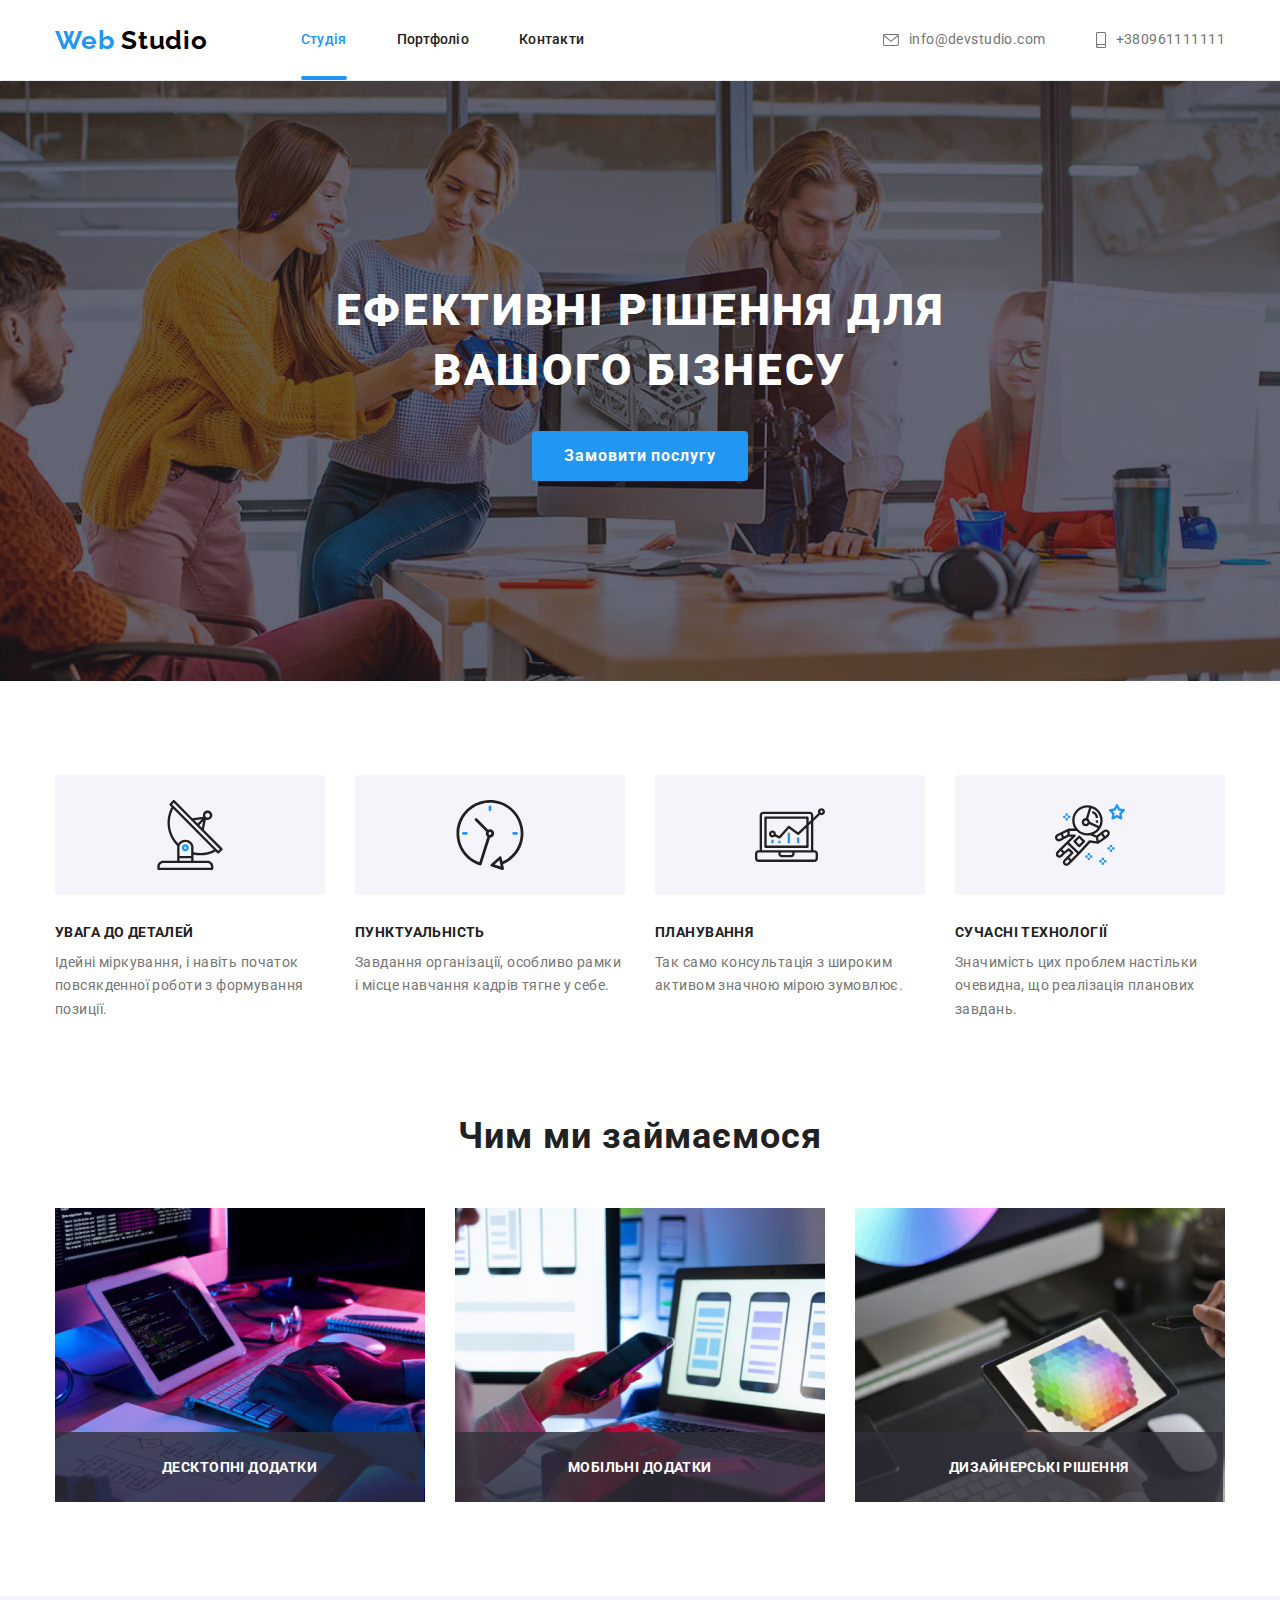
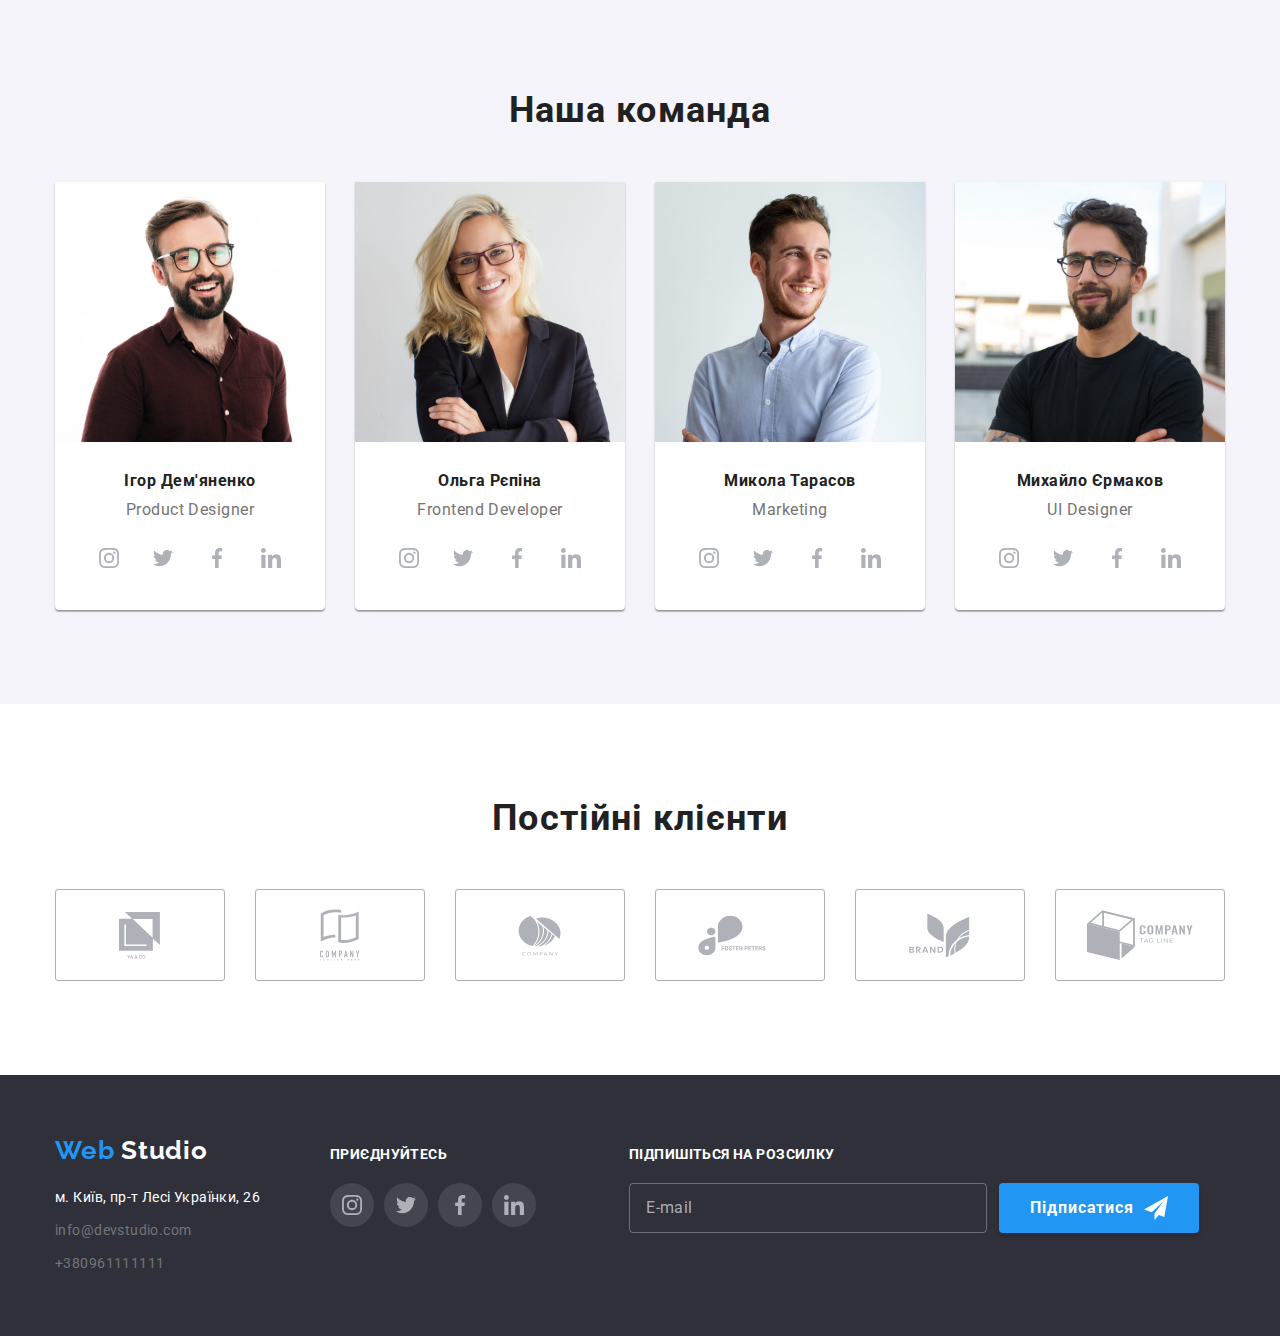
==== index.html @ 927a9f21 "finish modal window" ====
<!DOCTYPE html>
<html lang="uk">
	<head>
		<meta charset="UTF-8" />
		<meta http-equiv="X-UA-Compatible" content="IE=edge" />
		<meta name="viewport" content="width=device-width, initial-scale=1.0" />
		<title>Студія</title>

		<link rel="preconnect" href="https://fonts.googleapis.com" />
		<link rel="preconnect" href="https://fonts.gstatic.com" crossorigin />
		<link
			href="https://fonts.googleapis.com/css2?family=Raleway:wght@700&family=Roboto:wght@400;500;700;900&display=swap"
			rel="stylesheet"
		/>

		<link
			rel="stylesheet"
			href="https://cdnjs.cloudflare.com/ajax/libs/modern-normalize/1.1.0/modern-normalize.min.css"
		/>
		<link rel="stylesheet" href="./css/styles.css" />
	</head>

	<body>
		<header class="page-header">
			<div class="container head">
				<nav class="navigation">
					<a class="navigation-logo" href="./index.html">
						<span class="web-blue">Web</span>
						Studio
					</a>
					<ul class="site-nav">
						<li class="site-nav-item current"><a href="./index.html" class="current">Студія</a></li>
						<li class="site-nav-item"><a href="./portfolio.html">Портфоліо</a></li>
						<li class="site-nav-item"><a href="">Контакти</a></li>
					</ul>
				</nav>

				<ul class="all-contacts all-contacts-head">
					<li class="nav-contacts">
						<a class="contacts head-link" href="mailto:info@devstudio.com">
							<svg class="header-icon" width="16" height="12">
								<use href="./images/icons.svg#envelope"></use>
							</svg>
							info@devstudio.com
						</a>
					</li>
					<li class="nav-contacts">
						<a class="contacts head-link" href="tel:+380961111111">
							<svg class="header-icon" width="10" height="16">
								<use href="./images/icons.svg#smartphone"></use>
							</svg>
							+380961111111
						</a>
					</li>
				</ul>
			</div>
		</header>

		<main>
			<section class="hero overlay">
				<div class="container">
					<h1 class="hero-header">
						Ефективні рішення для
						<br />
						вашого бізнесу
					</h1>
					<button class="hero-button" type="button" data-modal-open>Замовити послугу</button>
				</div>
			</section>

			<section class="section white-bgd">
				<div class="container">
					<h2 class="visually-hidden">Якості студії</h2>
					<ul class="quality-flex">
						<li class="list-item-quality icon-antenna">
							<h3 class="text-header">Увага до деталей</h3>
							<p class="text">Ідейні міркування, і навіть початок повсякденної роботи з формування позиції.</p>
						</li>

						<li class="list-item-quality icon-clock">
							<h3 class="text-header">Пунктуальність</h3>
							<p class="text">Завдання організації, особливо рамки і місце навчання кадрів тягне у себе.</p>
						</li>

						<li class="list-item-quality icon-diagram">
							<h3 class="text-header">Планування</h3>
							<p class="text">Так само консультація з широким активом значною мірою зумовлює.</p>
						</li>

						<li class="list-item-quality icon-astronaut">
							<h3 class="text-header">Сучасні технології</h3>
							<p class="text">Значимість цих проблем настільки очевидна, що реалізація планових завдань.</p>
						</li>
					</ul>
				</div>
			</section>

			<section class="section section-routings white-bgd">
				<div class="container">
					<h2 class="our-routings">Чим ми займаємося</h2>
					<ul class="our-routings-flex">
						<li class="thumb-routings">
							<img src="./images/img-1.jpg" alt="набір коду, монітор, планшет, окуляри, миша" width="370" />
							<div class="descr">
								<p class="descr-text">Десктопні додатки</p>
							</div>
						</li>
						<li class="thumb-routings">
							<img src="./images/img-2.jpg" alt="ноутбук, смартфон" width="370" />
							<div class="descr">
								<p class="descr-text">Мобільні додатки</p>
							</div>
						</li>
						<li class="thumb-routings">
							<img src="./images/img-3.jpg" alt="палітра кольорів на смартфоні, стілус" width="370" />
							<div class="descr">
								<p class="descr-text">Дизайнерські рішення</p>
							</div>
						</li>
					</ul>
				</div>
			</section>

			<section class="section team">
				<div class="container">
					<h2 class="our-team">Наша команда</h2>
					<ul class="team-flex">
						<li class="team-cards">
							<img src="./images/img-4.jpg" alt="Ігор Дем'яненко" width="270" />
							<h3 class="team-names">Ігор Дем'яненко</h3>
							<p class="text team-text">Product Designer</p>
							<ul class="list-links">
								<li>
									<a
										class="social-links"
										href="http://www.instagram.com"
										target="_blank"
										rel="noopener noreferrer"
										aria-label="instagram"
									>
										<svg class="links-icon" width="20" height="20">
											<use href="./images/icons.svg#instagram"></use>
										</svg>
									</a>
								</li>
								<li>
									<a
										class="social-links"
										href="http://twitter.com"
										target="_blank"
										rel="noopener noreferrer"
										aria-label="twitter"
									>
										<svg class="links-icon" width="20" height="20">
											<use href="./images/icons.svg#twitter"></use>
										</svg>
									</a>
								</li>
								<li>
									<a
										class="social-links"
										href="http://www.facebook.com"
										target="_blank"
										rel="noopener noreferrer"
										aria-label="facebook"
									>
										<svg class="links-icon" width="20" height="20">
											<use href="./images/icons.svg#facebook"></use>
										</svg>
									</a>
								</li>
								<li>
									<a
										class="social-links"
										href="http://www.linkedin.com"
										target="_blank"
										rel="noopener noreferrer"
										aria-label="linkedin"
									>
										<svg class="links-icon" width="20" height="20">
											<use href="./images/icons.svg#linkedin"></use>
										</svg>
									</a>
								</li>
							</ul>
						</li>
						<li class="team-cards">
							<img src="./images/img-5.jpg" alt="Ольга Рєпіна" width="270" />
							<h3 class="team-names">Ольга Рєпіна</h3>
							<p class="text team-text">Frontend Developer</p>
							<ul class="list-links">
								<li>
									<a
										class="social-links"
										href="http://www.instagram.com"
										target="_blank"
										rel="noopener noreferrer"
										aria-label="instagram"
									>
										<svg class="links-icon" width="20" height="20">
											<use href="./images/icons.svg#instagram"></use>
										</svg>
									</a>
								</li>
								<li>
									<a
										class="social-links"
										href="http://twitter.com"
										target="_blank"
										rel="noopener noreferrer"
										aria-label="twitter"
									>
										<svg class="links-icon" width="20" height="20">
											<use href="./images/icons.svg#twitter"></use>
										</svg>
									</a>
								</li>
								<li>
									<a
										class="social-links"
										href="http://www.facebook.com"
										target="_blank"
										rel="noopener noreferrer"
										aria-label="facebook"
									>
										<svg class="links-icon" width="20" height="20">
											<use href="./images/icons.svg#facebook"></use>
										</svg>
									</a>
								</li>
								<li>
									<a
										class="social-links"
										href="http://www.linkedin.com"
										target="_blank"
										rel="noopener noreferrer"
										aria-label="linkedin"
									>
										<svg class="links-icon" width="20" height="20">
											<use href="./images/icons.svg#linkedin"></use>
										</svg>
									</a>
								</li>
							</ul>
						</li>
						<li class="team-cards">
							<img src="./images/img-6.jpg" alt="Микола Тарасов" width="270" />
							<h3 class="team-names">Микола Тарасов</h3>
							<p class="text team-text">Marketing</p>
							<ul class="list-links">
								<li>
									<a
										class="social-links"
										href="http://www.instagram.com"
										target="_blank"
										rel="noopener noreferrer"
										aria-label="instagram"
									>
										<svg class="links-icon" width="20" height="20">
											<use href="./images/icons.svg#instagram"></use>
										</svg>
									</a>
								</li>
								<li>
									<a
										class="social-links"
										href="http://twitter.com"
										target="_blank"
										rel="noopener noreferrer"
										aria-label="twitter"
									>
										<svg class="links-icon" width="20" height="20">
											<use href="./images/icons.svg#twitter"></use>
										</svg>
									</a>
								</li>
								<li>
									<a
										class="social-links"
										href="http://www.facebook.com"
										target="_blank"
										rel="noopener noreferrer"
										aria-label="facebook"
									>
										<svg class="links-icon" width="20" height="20">
											<use href="./images/icons.svg#facebook"></use>
										</svg>
									</a>
								</li>
								<li>
									<a
										class="social-links"
										href="http://www.linkedin.com"
										target="_blank"
										rel="noopener noreferrer"
										aria-label="linkedin"
									>
										<svg class="links-icon" width="20" height="20">
											<use href="./images/icons.svg#linkedin"></use>
										</svg>
									</a>
								</li>
							</ul>
						</li>

						<li class="team-cards">
							<img src="./images/img-7.jpg" alt="Михайло Єрмаков" width="270" />
							<h3 class="team-names">Михайло Єрмаков</h3>
							<p class="text team-text">UI Designer</p>
							<ul class="list-links">
								<li>
									<a
										class="social-links"
										href="http://www.instagram.com"
										target="_blank"
										rel="noopener noreferrer"
										aria-label="instagram"
									>
										<svg class="links-icon" width="20" height="20">
											<use href="./images/icons.svg#instagram"></use>
										</svg>
									</a>
								</li>
								<li>
									<a
										class="social-links"
										href="http://twitter.com"
										target="_blank"
										rel="noopener noreferrer"
										aria-label="twitter"
									>
										<svg class="links-icon" width="20" height="20">
											<use href="./images/icons.svg#twitter"></use>
										</svg>
									</a>
								</li>
								<li>
									<a
										class="social-links"
										href="http://www.facebook.com"
										target="_blank"
										rel="noopener noreferrer"
										aria-label="facebook"
									>
										<svg class="links-icon" width="20" height="20">
											<use href="./images/icons.svg#facebook"></use>
										</svg>
									</a>
								</li>
								<li>
									<a
										class="social-links"
										href="http://www.linkedin.com"
										target="_blank"
										rel="noopener noreferrer"
										aria-label="linkedin"
									>
										<svg class="links-icon" width="20" height="20">
											<use href="./images/icons.svg#linkedin"></use>
										</svg>
									</a>
								</li>
							</ul>
						</li>
					</ul>
				</div>
			</section>
			<section class="section white-bgd">
				<div class="container">
					<h2 class="clients-title">Постійні клієнти</h2>
					<ul class="clients-list">
						<li class="clients-rectangle">
							<a class="clients-link" href="#" target="_blank" rel="noopener noreferrer" aria-label="client-1">
								<svg class="links-icon" width="41" height="47">
									<use href="./images/icons.svg#client-1"></use>
								</svg>
							</a>
						</li>
						<li class="clients-rectangle">
							<a class="clients-link" href="#" target="_blank" rel="noopener noreferrer" aria-label="client-2">
								<svg class="links-icon" width="40" height="52">
									<use href="./images/icons.svg#client-2"></use>
								</svg>
							</a>
						</li>
						<li class="clients-rectangle">
							<a class="clients-link" href="#" target="_blank" rel="noopener noreferrer" aria-label="client-3">
								<svg class="links-icon" width="43" height="41">
									<use href="./images/icons.svg#client-3"></use>
								</svg>
							</a>
						</li>
						<li class="clients-rectangle">
							<a class="clients-link" href="#" target="_blank" rel="noopener noreferrer" aria-label="client-4">
								<svg class="links-icon" width="84" height="41">
									<use href="./images/icons.svg#client-4"></use>
								</svg>
							</a>
						</li>
						<li class="clients-rectangle">
							<a class="clients-link" href="#" target="_blank" rel="noopener noreferrer" aria-label="client-5">
								<svg class="links-icon" width="63" height="45">
									<use href="./images/icons.svg#client-5"></use>
								</svg>
							</a>
						</li>
						<li class="clients-rectangle">
							<a class="clients-link" href="#" target="_blank" rel="noopener noreferrer" aria-label="client-6">
								<svg class="links-icon" width="106" height="60">
									<use href="./images/icons.svg#client-6"></use>
								</svg>
							</a>
						</li>
					</ul>
				</div>
			</section>
		</main>

		<footer class="foot">
			<div class="container footer">
				<div class="foot-contacts">
					<a class="nav-logo-foot" href="./index.html">
						<span class="web-blue">Web</span>
						Studio
					</a>
					<address>
						<ul>
							<li class="all-contacts foot-adress">
								<a
									class="location"
									href="https://goo.gl/maps/pogwJzBEXSQdTHia8"
									target="_blank"
									rel="noopener nofollow noreferrer"
								>
									м. Київ, пр-т Лесі Українки, 26
								</a>
							</li>
							<li class="all-contacts foot-adress">
								<a class="contacts" href="mailto:info@devstudio.com">info@devstudio.com</a>
							</li>
							<li class="all-contacts"><a class="contacts" href="tel:+380961111111">+380961111111</a></li>
						</ul>
					</address>
				</div>
				<div class="join-container">
					<p class="join-header">Приєднуйтесь</p>
					<ul class="list-links list-links-foot">
						<li>
							<a
								class="social-links social-links-foot"
								href="http://www.instagram.com"
								target="_blank"
								rel="noopener noreferrer"
								aria-label="instagram"
							>
								<svg class="links-icon" width="20" height="20">
									<use href="./images/icons.svg#instagram"></use>
								</svg>
							</a>
						</li>
						<li>
							<a
								class="social-links social-links-foot"
								href="http://twitter.com"
								target="_blank"
								rel="noopener noreferrer"
								aria-label="twitter"
							>
								<svg class="links-icon" width="20" height="20">
									<use href="./images/icons.svg#twitter"></use>
								</svg>
							</a>
						</li>
						<li>
							<a
								class="social-links social-links-foot"
								href="http://www.facebook.com"
								target="_blank"
								rel="noopener noreferrer"
								aria-label="facebook"
							>
								<svg class="links-icon" width="20" height="20">
									<use href="./images/icons.svg#facebook"></use>
								</svg>
							</a>
						</li>
						<li>
							<a
								class="social-links social-links-foot"
								href="http://www.linkedin.com"
								target="_blank"
								rel="noopener noreferrer"
								aria-label="linkedin"
							>
								<svg class="links-icon" width="20" height="20">
									<use href="./images/icons.svg#linkedin"></use>
								</svg>
							</a>
						</li>
					</ul>
				</div>

				<div class="subscribe">
					<form class="subscribe-form" name="subscribe-form">
						<strong class="subscribe-form-title">Підпишіться на розсилку</strong>

						<div class="sub-flex">
							<label class="subscribe-form-label">
								<input class="subscribe-form-input" type="email" name="subscribe-form-input" placeholder="E-mail" />
							</label>
							<button class="subscribe-telegram-foot" type="submit">
								Підписатися
								<svg class="sub-icon" width="24" height="24">
									<use href="./images/icons.svg#icon-send"></use>
								</svg>
							</button>
						</div>
					</form>
				</div>
			</div>
		</footer>

		<!-- modal -->
		<div class="backdrop is-hidden" data-modal>
			<div class="modal">
				<button class="modal-btn" type="button" data-modal-close>
					<svg class="modal-btn-icon" width="18" height="18">
						<use href="./images/icons.svg#close"></use>
					</svg>
				</button>
				<form class="register-form" name="register-form">
					<strong class="register-form-title">Залиште свої дані, ми вам передзвонимо</strong>

					<div class="register-form-group" role="group">
						<label class="register-form-field">
							<span class="register-form-label">Ім'я</span>
							<input
								class="register-form-input"
								type="text"
								name="register-form-input"
								required
								minlength="3"
								maxlength="12"
							/>
							<svg class="register-form-icon" width="18" height="18">
								<use href="./images/icons.svg#person"></use>
							</svg>
						</label>

						<label class="register-form-field">
							<span class="register-form-label">Телефон</span>
							<input
								class="register-form-input"
								type="text"
								name="register-form-input"
								required
								maxlength="12"
								minlength="12"
								placeholder="&nbsp"
							/>
							<svg class="register-form-icon" width="18" height="18">
								<use href="./images/icons.svg#phone-black"></use>
							</svg>
						</label>

						<label class="register-form-field">
							<span class="register-form-label">Пошта</span>
							<input class="register-form-input" type="email" name="register-form-input" required />
							<svg class="register-form-icon" width="18" height="18">
								<use href="./images/icons.svg#email-black"></use>
							</svg>
						</label>

						<label class="register-form-field">
							<span class="register-form-label">Коментар</span>
							<textarea class="register-form-message" name="" rows="5" placeholder="Введіть текст"></textarea>
						</label>
					</div>

					<label class="register-form-agreement">
						<input
							class="register-form-checkbox visually-hidden"
							type="checkbox"
							name="register-form-checkbox"
							id=""
							required
						/>
						<svg class="register-form-icons" width="20" height="20">
							<use class="icon-check" href="./images/icons.svg#check"></use>
							<use class="icon-uncheck" href="./images/icons.svg#uncheck"></use>
						</svg>

						<span class="register-form-desc">
							Погоджуюся з розсилкою та приймаю
							<a class="register-form-link" href="#" target="_blank">Умови договору</a>
						</span>
					</label>

					<button class="register-form-btn" type="submit">Відправити</button>
				</form>
			</div>
		</div>

		<script src="./js/modal.js"></script>
	</body>
</html>
---- css/styles.css ----
/**
  |============================
  | ROOT
  |============================
*/
:root{
    --brand-color: #2196F3;
    --primary-black-color: #212121; 
    --second-black-color: #757575; 
    --adress-links-color: rgba(255, 255, 255, 0.6);
    --white-text-color: #ffffff;
    --accent-color: #2196F3;
    --accent-color-transparent:rgba(33, 150, 243, 0.9);

    --background-white-team: #F5F4FA; 
    --background-footer: #2F303A;
    --logo-black: #000000; 
    --portfolio-buttons-filter-grey: #F5F4FA; 
    --hero-bgd: #2F303A;
    --hero-bgd-transparent: rgba(47, 48, 58, 0.8);
    --active-hero-button: #188CE8;
    --clients: #AFB1B8;

    --animation: 250ms cubic-bezier(0.4, 0, 0.2, 1);
    
/* overflow: hidden; */
}

/**
  |============================
  | ANIMATION HERO HEADER
  |============================
*/
/* @keyframes slide-right {
    0%{
        opacity: 0;
        transform: translateX(-200px) scale(0.7);
    }

    25%{
        opacity: 0;
        transform: translateX(0) scale(0.7);
    }
    100%{
        opacity: 1;
        transform: scale(1);

    }
} */


body{
    color: var(--primary-black-color);
    font-family: Roboto, sans-serif;
    font-weight: 500;
}

h1, h2, h3, h4, h5, h6, p, ul {margin: 0; padding: 0;}
img{display: block;
    max-width: 100%;
height: auto;}


.visually-hidden {
    position: absolute;
    white-space: nowrap;
    width: 1px;
    height: 1px;
    overflow: hidden;
    border: 0;
    padding: 0;
    clip: rect(0 0 0 0);
    clip-path: inset(50%);
    margin: -1px;
}

.container{
    width: 1200px;
    padding-left: 15px;
    padding-right: 15px;
    margin-left: auto;
    margin-right: auto;

    /* outline: 2px solid red; */
}



.head{
    
     

    /* outline: 2px solid red; */
    
    display: flex;
    justify-content: space-between;
}

.footer{
    
    align-items: baseline;
    display: flex;
    
}

.foot-contacts{
    margin-right: 70px;
}

.section{
    padding-top: 94px;
    padding-bottom: 94px;
}

.section-routings{
    padding-top: 0;
}

.page-header{
    background-color: var(--white-text-color);  
    border-bottom: 1px solid #ECECEC;  
}

.web-blue {
    color: var(--brand-color);
}

.site-nav-item.current::after{
    display: block;
    content: '';
    position: absolute;
    width: 100%;
    bottom: 0;
    left: 0;
    background: var(--accent-color);
    border: 2px solid var(--accent-color);
    border-radius: 2px;
}

.site-nav-item {
    position: relative;
    display: inline-block;
    
}

.site-nav-item a{
display: inline-block;

    padding-top: 32px;
    padding-bottom: 32px;
}

/* иконка как фоновое изображение в хедере
.mail{
    display: inline-flex;
    cursor: pointer;
    align-items: center;
}

.mail::before{
    width: 16px;
    height: 12px;
    background-image: url(../images/envelope.png);
    content: "";
    margin-right: 10px;
    background-size: contain;
    
}*/
 


.header-icon{
    fill: var(--second-black-color);
    transition: fill var(--animation);
}

.head-link:hover .header-icon,
.head-link:focus .header-icon{
    fill: var(--accent-color);
}

.head-link{
    display: flex;
    align-items: center;
    gap: 10px;
}




.all-contacts li .nav-contacts{
    font-weight: 500;
    font-size: 14px;
    line-height: 1.14;
    letter-spacing: 0.02em;
}

.nav-contacts:first-child{
    margin-right: 50px;
}


.overlay{
    /* height: 600px; */
    max-width: 1600px;
    margin-left: auto;
    margin-right: auto;
    background-color: var(--hero-bgd);
    
    padding-top: 200px;
    padding-bottom: 200px;
    
    background-image: linear-gradient(to right, rgba(47, 48, 58, 0.4), rgba(47, 48, 58, 0.4)), url(../images/hero.jpg );
    background-size: cover;
    background-repeat: no-repeat;
    background-position: center; 
}

.hero-header{
    color: var(--white-text-color);
    font-weight: 900;
    font-size: 44px;
    line-height: 1.36em;
    text-align: center;
    letter-spacing: 0.06em;
    text-transform: uppercase;
    
    margin-bottom: 30px;
    /* animation: slide-right 1000ms ease-in 200ms infinite both; */
    
}


.hero-button{
    color: var(--white-text-color);
    background-color: var(--brand-color);
    cursor: pointer;

    font-weight: 700;
    font-size: 16px;
    line-height: 1.87;
    letter-spacing: 0.06em;
    font-family: inherit;

    display: block;
    margin-left: auto;
    margin-right: auto;
    padding: 10px 32px;
    border-radius: 4px;
    border: none;     
    
    transition: background-color var(--animation);
}

.hero-button:focus, .hero-button:hover{
    background-color: var(--active-hero-button);
}

.our-routings{
    margin-bottom: 50px;
    text-align: center;
}

.thumb-routings{
    position: relative;

    /* width: 370px;
    height: 70px; */
}

.descr{
    position: absolute;
    left: 0;
    bottom: 0;

    display: flex;
    align-items: center;
    justify-content: center;
    
    /* padding: 27px; */
    height: 70px;
    background-color: var(--hero-bgd-transparent);
}

.descr-text{
    font-weight: 700;
    font-size: 14px;
    color: var(--white-text-color);
    line-height: 1.17;
    letter-spacing: 0.03em;
    text-transform: uppercase;

}

.thumb-routings:first-child .descr{
    padding-left: calc(50% - 78px);
    padding-right: calc(50% - 78px);
}

.thumb-routings:nth-child(2) .descr{
    padding-left: calc(50% - 72.07px);
    padding-right: calc(50% - 72.07px);
}

.thumb-routings:last-child .descr{
    padding-left: calc(50% - 91px);
    padding-right: calc(50% - 90px);
}



.list-item-quality::before{
    content:"";
    display: block;
    width: 270px;
    height: 120px;
    /* background-size: cover; */
    background-repeat: no-repeat;
    background-position: center;
    background-color: var(--portfolio-buttons-filter-grey);
    border-radius: 4px;
    margin-bottom: 30px;
}

.icon-antenna::before{
    background-image: url(../images/antenna.svg);
}
.icon-clock::before{
    background-image: url(../images/clock.svg);
}
.icon-diagram::before{
    background-image: url(../images/diagram.svg);
}
.icon-astronaut::before{
    background-image: url(../images/astronaut.svg);
}

.team{
    background-color: var(--background-white-team);
}

.team-names{
    margin-bottom: 10px;
    margin-top: 30px;
    text-align: center;
}

.our-team{
    margin-bottom: 50px;
    text-align: center;
}

.team h2{
    font-weight: 700;
    font-size: 36px;
    line-height: 1.16;
    letter-spacing: 0.03em;
}

.team-cards{
    background-color: var(--white-text-color);
    list-style-type: none;
    box-shadow: 0px 2px 1px 0px rgba(0, 0, 0, 0.2),    
    0px 1px 1px 0px rgba(0, 0, 0, 0.14),
    0px 1px 3px 0px rgba(0, 0, 0, 0.12);
    border-bottom-left-radius: 4px;
    border-bottom-right-radius: 4px;

    padding-bottom: 30px;
}

.team-cards h3{
    font-size: 16px; 
    line-height: 1.18; 
    letter-spacing: 0.03em;
}

.team-cards p{
    font-weight: 400;
    font-size: 16px;
    line-height: 1.18;
    letter-spacing: 0.03em;
}

.text {
    color: var(--second-black-color);
}

.team-text{
    margin-bottom: 16px;
    text-align: center;
}

.text-header{
    margin-bottom: 10px;
    text-transform: uppercase;
}

.site-nav a{
    color: var(--primary-black-color);
    text-decoration: none;

    transition: color var(--animation);
    
}
.site-nav a:hover, .site-nav a:focus{
    color: var(--brand-color);
}

.site-nav li{
    list-style-type: none;
}

.site-nav{
    font-size: 14px;
    line-height: 1.14;
    letter-spacing: 0.02em;
}



.site-nav-item:not(:last-child){
    margin-right: 50px;
}

.site-nav .current{
    color: var(--brand-color);
}

.quality-flex{
    display: flex;
    justify-content: space-between;
    gap: 30px;
}

.white-bgd{
    background-color: var(--white-text-color);

}
.white-bgd li{list-style-type: none;
}

.white-bgd h3{
    font-size: 14px;
    line-height: 1.14;
    letter-spacing: 0.03em
        
}

.our-routings-flex{
    display: flex;
    justify-content: space-between;
}

.team-flex{
    display: flex;
    justify-content: space-between;
}

.white-bgd h2{
    font-weight: 700;
    font-size: 36px; 
    line-height: 1.16; 
    letter-spacing: 0.03em;
}


.list-links{
    list-style: none;
    display: flex;
    gap: 10px;
    margin-left: auto;
    margin-right: auto;
    justify-content: center;
}

.social-links{
    display: flex;
    align-items: center;
    justify-content: center;
    width: 44px;
    height: 44px;

    border-radius: 50%;

    transition: background-color var(--animation), border-radius var(--animation), fill var(--animation);

}
.social-links:hover, .social-links:focus{
    /* width: 44px;
    height: 44px; */
    background-color: var(--accent-color);
    
    
}

.links-icon{
    fill: var(--clients);

    transition: fill var(--animation);
}

/**
  |============================
  | ховер на ребенка при наведении на родителя
  |============================
*/
.social-links:hover .links-icon,
.social-links:focus .links-icon{
    fill: #fff;
}

/* 2nd variant (dont working)
 */
 /* .clients-link{color: #757575;}
.clients-link:hover{color: red;}
.links-icon{
    fill: currentColor;
} */

.clients-link{
    height: 92px;
    border: 1px solid var(--clients);
    border-radius: 3px;

    display: flex;
    align-items: center;
    justify-content: center;

    transition: fill var(--animation), border var(--animation);
}

.clients-title {
    font-weight: 700;
    font-size: 36px;
    line-height: 1.16;
    letter-spacing: 0.03em;
    text-align: center;

    margin-bottom: 50px;
}

.clients-list{
    list-style: none;

    display: flex;
    gap: 30px;
}

.clients-rectangle{   
    flex-basis: calc((100% - 150px) / 6);
    
  
}

.clients-link:hover,
.clients-link:focus    {
    /* box-shadow: 0px 4px 4px 0px rgba(0, 0, 0, 0.25); */
    fill: var(--accent-color);
    border: 1px solid var(--accent-color);
}

.clients-rectangle:hover .links-icon, .clients-rectangle:focus .links-icon{
    fill: var(--accent-color);
}


.all-contacts .contacts, .white-bgd .text{
    font-size: 14px;
    font-weight: 400;
    line-height: 1.71; 
    letter-spacing: 0.03em
}

.nav-logo-foot{
    color: var(--white-text-color);
    text-decoration: none;
    font-family: Raleway, sans-serif;
    font-weight: 700;
    font-size: 26px;
    line-height: 1.19;
    letter-spacing: 0.03em;

    display: block;
    margin-bottom: 20px;

}
/* .nav-logo-foot:focus{
    color: var(--brand-color);
} */
.site-nav, .navigation, .all-contacts-head{
    display: flex;
    align-items: center;
}


.navigation-logo{
    color: var(--logo-black);
    text-decoration: none;
    font-family: Raleway, sans-serif;
    font-weight: 700;
    font-size: 26px;
    line-height: 1.19;
    letter-spacing: 0.03em;
    margin-right: 93px;
}

/* .navigation-logo:focus{
    color: var(--brand-color);
} */

.foot {
    background-color: var(--background-footer);
    padding-top: 60px;
    padding-bottom: 60px;
}

.foot-adress{
    margin-bottom: 9px;
}

.location {
    color: var(--white-text-color);
    text-decoration: none;
    font-weight: 400;
    font-size: 14px;
    line-height: 1.71;
    letter-spacing: 0.03em;

    transition: color var(--animation);


}

.location:hover,
.location:focus {
    color: var(--brand-color);
}

.contacts {
    color: var(--second-black-color);
    text-decoration: none;

    transition: color var(--animation);
}

.all-contacts {
    list-style-type: none;
    font-size: 14px;
    line-height: 1.14;
    letter-spacing: 0.03em
}

.contacts:hover,
.contacts:focus {
    color: var(--brand-color);
}

address{
    font-style: normal;
}

.join-header{
    margin-bottom: 20px;
    color: #ffffff;
    font-weight: 700;
    font-size: 14px;
    line-height: 1.14;
    letter-spacing: 0.03em;
    text-transform: uppercase;
}



.join{
    font-weight: 700;
    font-style: 14px;
    line-height: 1.14;
    letter-spacing: 0.03em;
    text-transform: uppercase;
    
}

.join-container{
    margin-right: 93px;
}



.social-links-foot{
    background-color: rgba(255, 255, 255, 0.1);
    border-radius: 50%;
}

.subscribe-telegram-foot{
    display: flex;
    justify-content: center;
    align-items: center;

    border: none;
    border-radius: 4px;
    width: 200px;
    /* height: 50px; */
    padding: 10px 28px;

    background-color: var(--accent-color);
    color: var(--white-text-color);
    box-shadow: 0px 4px 4px 0px rgba(0, 0, 0, 0.15);
    text-decoration: none;

    font-weight: 700;
    font-size: 16px;
    line-height: 1.87;
    letter-spacing: 0.06em;


}

.subscribe-form-title{
    display: block;

    font-weight: 700;
    font-size: 14px;
    line-height: 1.17;
    letter-spacing: 0.03em;
    color: var(--white-text-color);
    text-transform: uppercase;

    margin-bottom: 20px;
}

.sub-flex{
    display: flex;
}

.sub-icon {
    margin-left: 10px;
}

.subscribe-form-label{
    margin-right: 12px;
}

.subscribe-form-input{
    width: 358px;
    height: 50px;
    padding: 15px 16px;
    border-radius: 4px;
    border: 1px solid rgba(255, 255, 255, 0.3);
    background-color: transparent;

    outline: transparent;
}

.subscribe-form-input::placeholder {
    color: rgba(255, 255, 255, 0.6);

    font-weight: 400;
    font-size: 16px;
    line-height: 1.25;
    letter-spacing: 0.03em;
}





/**
  |============================
  | PORTFOLIO
  |============================
*/
.portfolio-section{
    background-color: var(--white-text-color);
}


.filter-buttons{
    background-color: var(--background-white-team);
    cursor: pointer;
    font-family: inherit;
    font-weight: inherit;
    
    
}

.port-link{
    transition: box-shadow var(--animation);
}
.port-item:not(:last-child) {
    margin-right: 8px;
}

.port-link:hover, .port-link:focus{
    box-shadow: 0px 2px 2px 0px rgba(0, 0, 0, 0.12),
    0px 1px 2px 0px rgba(0, 0, 0, 0.08),
    0px 3px 1px 0px rgba(0, 0, 0, 0.1);
}


.filter-buttons:hover, .filter-buttons:focus{
    background-color: var(--brand-color);
    color: var(--white-text-color);
    box-shadow: 0px 2px 2px 0px rgba(0, 0, 0, 0.12),
    0px 1px 2px 0px rgba(0, 0, 0, 0.08),
    0px 3px 1px 0px rgba(0, 0, 0, 0.1);
}

.filter{
    list-style-type: none;
    display: flex;
    justify-content: center;
    margin-bottom: 50px;
}

.filter-buttons{
    font-size: 16px;
    line-height: 1.62;
    letter-spacing: 0.03em;

    padding: 6px 22px;
    border-radius: 4px;
    border: none;

    transition: color var(--animation), background-color var(--animation), box-shadow var(--animation);
}
/* позиционирование */
.team-thumb{
    position: relative;
    /* скрыть внизу текст */
    overflow: hidden;
}

.overlay-port{
    position: absolute;
    top: 0;
    left: 0;

    transform: translateY(100%);
    
    
    display: flex;
    justify-content: center;
    align-items: center;
    
    padding: 24px;
    width: 101%;
    height: 100%;
    
    /* backdrop-filter: blur(4px); */
    
    transition: transform var(--animation);
    background-color: var(--accent-color-transparent);  
}

.port-cards:hover .overlay-port{
    transform: translateY(0);

}

.overlay-description {
    font-weight: 400;
    font-size: 18px;
    line-height: 1.55;
    letter-spacing: 0.03em;
    text-align: left;
    color: #ffffff;

}

.cards{
    list-style-type: none;
    display: flex;
    flex-wrap: wrap;
    gap: 30px;
}

.port-cards{
    background-color: var(--white-text-color);
    flex-basis: calc((100% - 60px) / 3 );

    transition: box-shadow var(--animation);
}

.port-link {
    display: inline-block;
}

.port-link:hover{
    box-shadow: 1px 4px 6px 0px rgba(0, 0, 0, 0.16),
    0px 4px 4px 0px rgba(0, 0, 0, 0.06),
    0px 1px 1px 0px rgba(0, 0, 0, 0.12);
    
}

.card-border {
    padding: 20px 24px;
    border: 1px solid #EEEEEE;
}


.title-cards{    
    margin-bottom: 4px;
}


.port-cards h2{
    color: var(--primary-black-color);
    font-weight: 700;
    font-size: 18px;
    line-height: 2;
    letter-spacing: 0.06em

}

.port-cards:focus{
    color: var(--brand-color);
}

.cards a{text-decoration: none;}

.port-cards p{
    font-weight: 400;
    font-size: 16px;
    line-height: 1.87;
    letter-spacing: 0.03em
}

/**
  |============================
  | MODAL-WINDOW
  |============================
*/
.backdrop {
    position: fixed;
    top: 0;
    left: 0;
    z-index: 10;

    width: 100%;
    height: 100%;
    background-color: rgba(0, 0, 0, 0.1);
    transition: opacity var(--animation);
    /* transition: visibility var(--animation); */
    opacity: 1;
}

.backdrop.is-hidden{
    /* невидимость */
    opacity: 0;
    /* не кликабельно, не анимируется */
    pointer-events: none;
    /* прячет от скринридеров, не анимируется?но для отключения нужно */
    visibility: hidden;

}

.modal{
    /* центрування абсолютно позиційованих елементів */
    width: 528px;
    height: 581px;
    background-color: #fff;
    border-radius: 4px;
    padding: 40px 40px 40px 40px;

    position: absolute;
    top: 50%;
    left: 50%;
    transform: translate(-50%, -50%) scale(1);
    transition: scale var(--animation), translate var(--animation);
    
}

.modal-btn{
    position: absolute;
    top: 8px;
    right: 8px;
    background-color: #fff;

    width: 30px;
    height: 30px;

    display: flex;
    align-items: center;
    justify-content: center;

    cursor: pointer;

    border: 1px solid rgba(0, 0, 0, 0.1);
    padding: 0;
    border-radius: 50%;

}

.modal-btn-icon{
    fill: var(--logo-black);

    transition: fill var(--animation)
}

.modal-btn:hover .modal-btn-icon, .modal-btn-icon:focus{
    fill: var(--accent-color);
}   

/**
  |============================
  | REGISTER FORM
  |============================
*/





/* .register-form-input:invalid {
    outline-color: red;
}

.register-form-input:valid {
    outline-color: green;
}

.register-form-input:required{
    outline-color: red;
} */

/* *
  |============================
  | что-то на инопланетянском. с 1 селектором не работает 2*/
/* .register-form-input {
    outline: transparent;
} */

/* ввели */
/* .register-form-input:not(:placeholder-shown):invalid{
    outline-color: violet;
} */

/* не ввели */
/* .register-form-input:placeholder-shown{
    border: 3px solid green;
} */

  /* конец */

.register-form-group {
    margin-bottom: 20px;
}

.register-form-title {
    display: block;
    text-align: center;
    font-weight: 700;
    font-size: 20px;
    line-height: 1.15;
    letter-spacing: 0.03em;
    margin-bottom: 12px;
  }

  .register-form-agreement{
    display: flex;
    align-items: center;
    justify-content: center;

    margin-bottom: 30px;
  }

  .register-form-btn {
    font-weight: 700;
    font-size: 16px;
    line-height: 1.87;
    color: var(--white-text-color);

    display: block;
    padding: 10px 52px;
    margin: 0 auto;

    background-color: var(--accent-color);
    box-shadow: 0px 4px 4px 0px rgba(0, 0, 0, 0.15);
    border-radius: 4px;

    transition: background-color var(--animation);

    cursor: pointer;
    border: none;
  }

  .register-form-btn:hover,
  .register-form-btn:focus {
    background-color: var(--active-hero-button);
  }

  .register-form-field {
    display: block;   

  }

  .register-form-field:not(:last-child) {
    margin-bottom: 10px;
  }

  .register-form-label {
    display: block;

    font-weight: 400;
    font-size: 12px;
    line-height: 1.17;
    letter-spacing: 0.01em;

    color: var(--second-black-color);
    margin-bottom: 4px;
  }

  .register-form-input {
    width: 100%;
    height: 40px;

    border: 1px solid rgba(33, 33, 33, 0.2);
    border-radius: 4px;

    padding-right: 36px;
    padding-left: 36px;
    outline: transparent;

    transition: border-color var(--animation);
  }

  .register-form-input:focus {
    border-color: var(--accent-color);
  }

  .register-form-input:focus + .register-form-icon {
    fill: var(--accent-color);
  }

  .register-form-message {
    display: block;

    resize: none;
    outline: transparent;
    border: 1px solid rgba(33, 33, 33, 0.2);
    border-radius: 4px;
    width: 100%;
    height: 120px;

    padding: 12px 16px;
}

  .register-form-message:focus {
    border-color: var(--accent-color);
    
  }

  .register-form-icon{
    position: absolute;
    top: 50%;
    left: 12px;

    transition: fill var(--animation);
  }

  .register-form-field{
    position: relative;
  }

  .icon-check{
    opacity: 0;
    transition: opacity var(--animation);
  }

   .register-form-checkbox:checked + .register-form-icons .icon-check{
    opacity: 1;
  }
   .register-form-checkbox:checked + .register-form-icons .icon-uncheck{
    opacity: 0;
  }

  .icon-uncheck{
    opacity: 1;
    transition: opacity var(--animation);
  }




.register-form-desc{
    user-select: none;

    margin-left: 8px;

    font-weight: 400;
    font-size: 14px;
    line-height: 1.71;
    letter-spacing: 0.03em;

    color: var(--second-black-color);
}

.register-form-link{
    color: var(--accent-color);
}
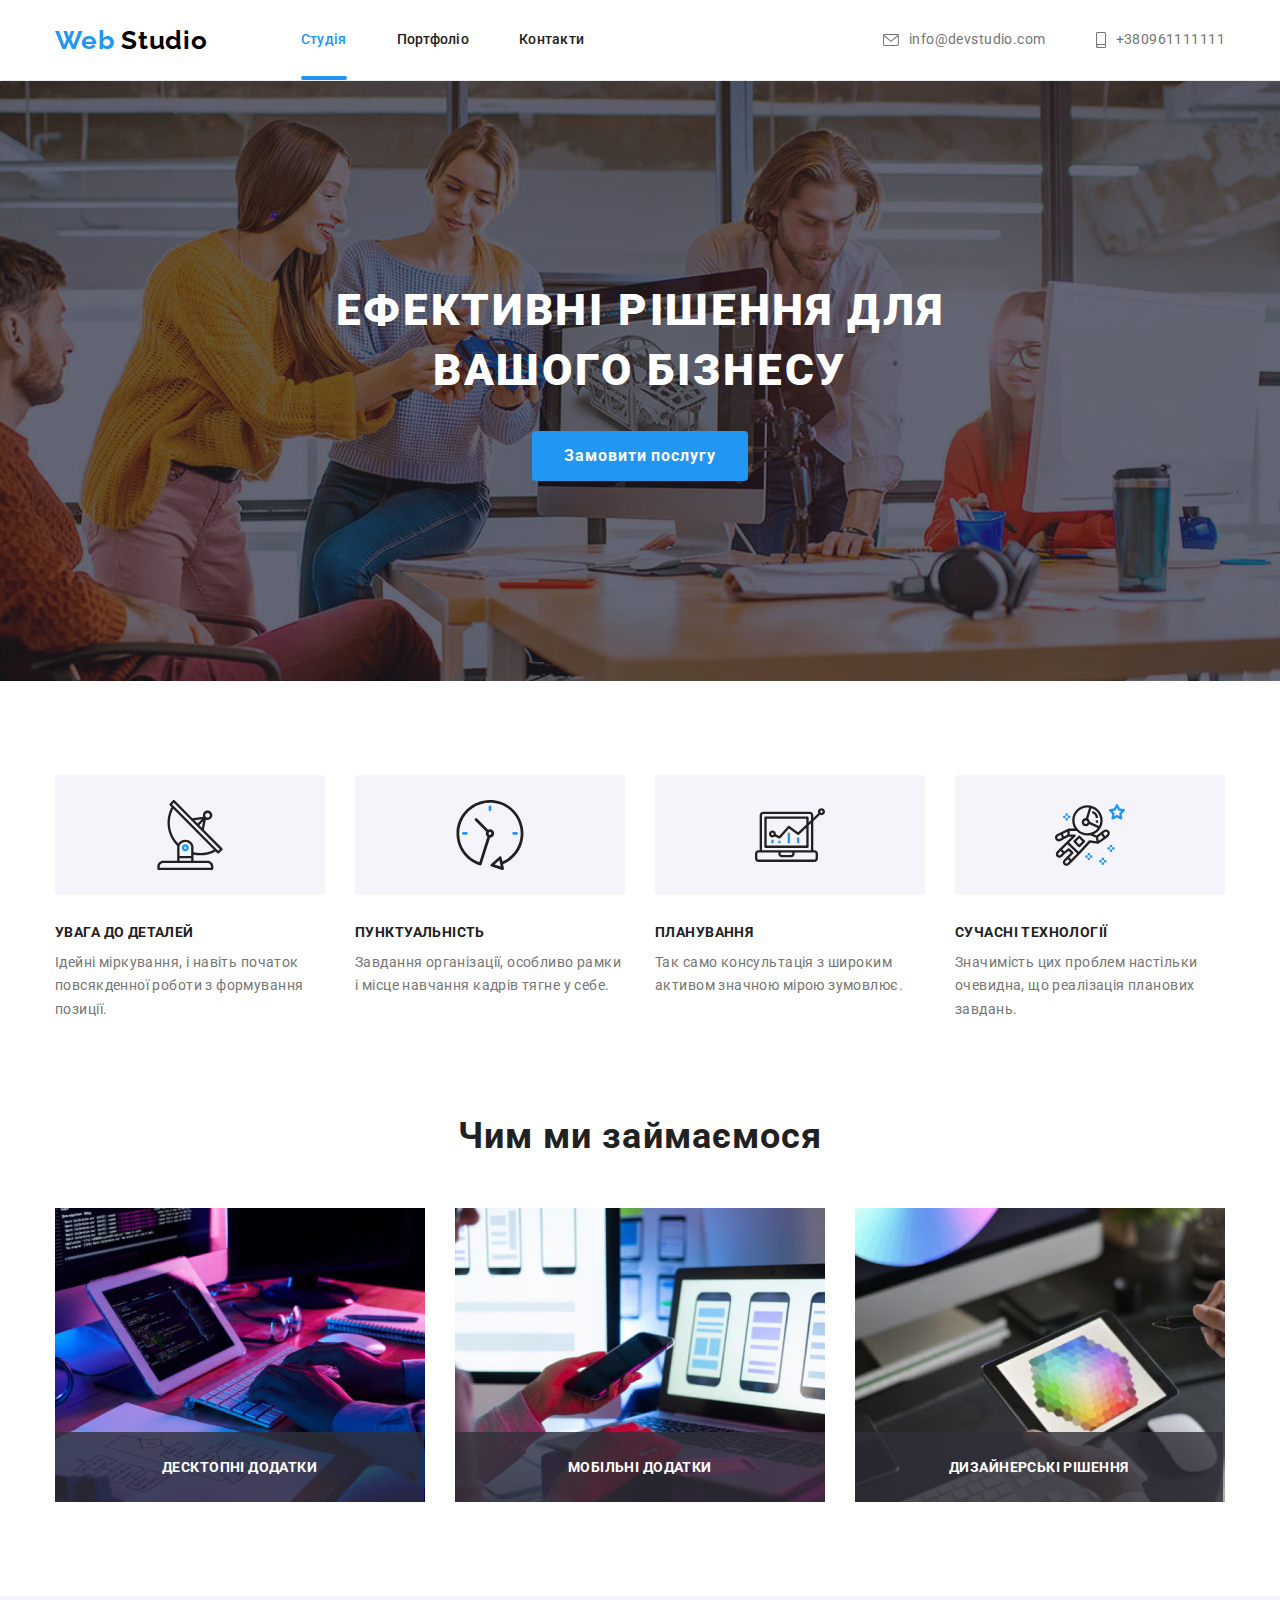
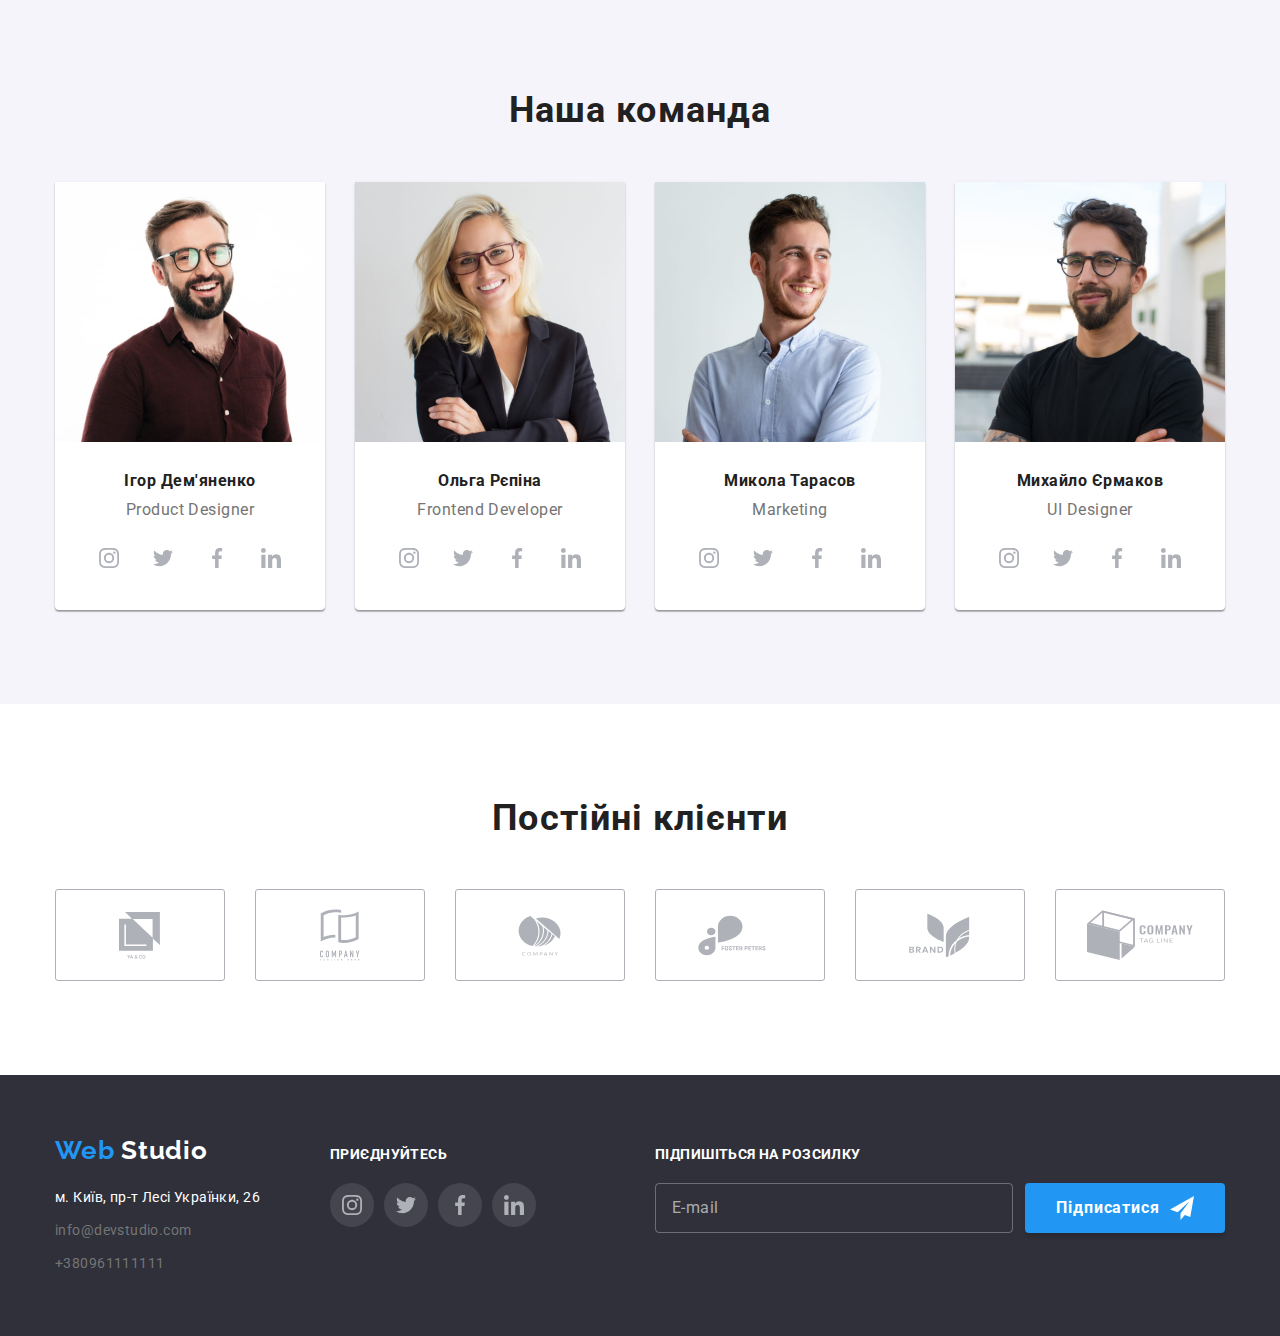
==== commit 0a8bd4b6: "fixes shortcomings" ====
--- a/index.html
+++ b/index.html
@@ -501,9 +501,8 @@
 				</div>
 
 				<div class="subscribe">
+					<strong class="subscribe-form-title">Підпишіться на розсилку</strong>
 					<form class="subscribe-form" name="subscribe-form">
-						<strong class="subscribe-form-title">Підпишіться на розсилку</strong>
-
 						<div class="sub-flex">
 							<label class="subscribe-form-label">
 								<input class="subscribe-form-input" type="email" name="subscribe-form-input" placeholder="E-mail" />
@@ -528,9 +527,8 @@
 						<use href="./images/icons.svg#close"></use>
 					</svg>
 				</button>
+				<strong class="register-form-title">Залиште свої дані, ми вам передзвонимо</strong>
 				<form class="register-form" name="register-form">
-					<strong class="register-form-title">Залиште свої дані, ми вам передзвонимо</strong>
-
 					<div class="register-form-group" role="group">
 						<label class="register-form-field">
 							<span class="register-form-label">Ім'я</span>
--- a/css/styles.css
+++ b/css/styles.css
@@ -681,15 +681,17 @@
     
 }
 
-.join-container{
-    margin-right: 93px;
-}
+
 
 
 
 .social-links-foot{
     background-color: rgba(255, 255, 255, 0.1);
     border-radius: 50%;
+}
+
+.subscribe{
+    margin-left: auto;
 }
 
 .subscribe-telegram-foot{
@@ -713,7 +715,7 @@
     line-height: 1.87;
     letter-spacing: 0.06em;
 
-
+    cursor: pointer;
 }
 
 .subscribe-form-title{
@@ -748,6 +750,7 @@
     border-radius: 4px;
     border: 1px solid rgba(255, 255, 255, 0.3);
     background-color: transparent;
+    color: var(--white-text-color);
 
     outline: transparent;
 }
@@ -958,10 +961,9 @@
 .modal{
     /* центрування абсолютно позиційованих елементів */
     width: 528px;
-    height: 581px;
     background-color: #fff;
     border-radius: 4px;
-    padding: 40px 40px 40px 40px;
+    padding: 40px;
 
     position: absolute;
     top: 50%;
@@ -1122,14 +1124,15 @@
     padding-left: 36px;
     outline: transparent;
 
-    transition: border-color var(--animation);
-  }
-
-  .register-form-input:focus {
+    transition: border-color var(--animation), fill var(--animation);
+  }
+
+  .register-form-input:focus, .register-form-input:hover {
     border-color: var(--accent-color);
   }
 
-  .register-form-input:focus + .register-form-icon {
+  .register-form-input:focus + .register-form-icon,
+  .register-form-input:hover+.register-form-icon {
     fill: var(--accent-color);
   }
 
@@ -1144,9 +1147,12 @@
     height: 120px;
 
     padding: 12px 16px;
-}
-
-  .register-form-message:focus {
+
+    transition: border-color var(--animation);
+}
+
+  .register-form-message:focus,
+  .register-form-message:hover {
     border-color: var(--accent-color);
     
   }
